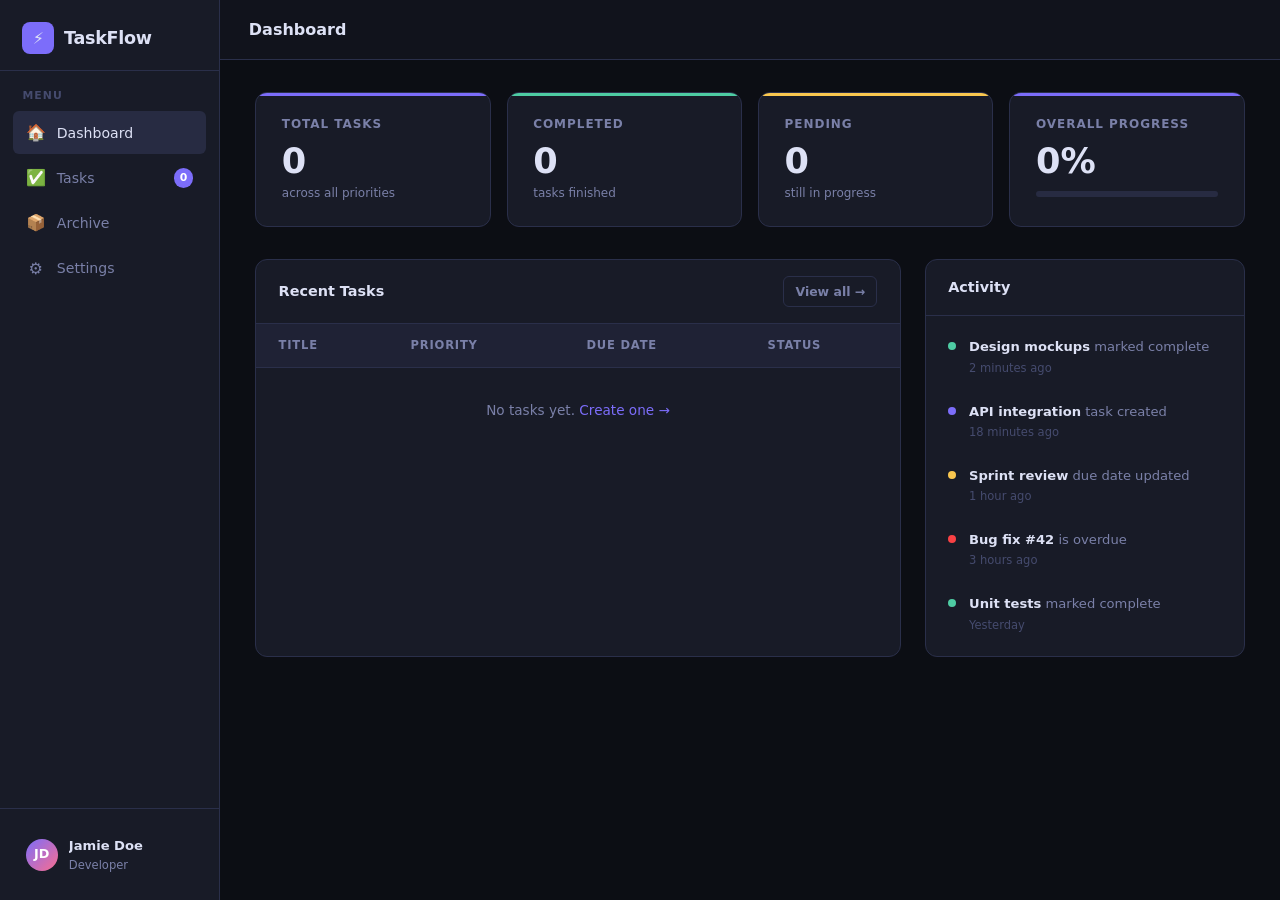
==== index.html @ 8139d931 "." ====
<!DOCTYPE html>
<html lang="en">
<head>
  <meta charset="UTF-8" />
  <!-- FIX 1: viewport meta tag added -->
  <meta name="viewport" content="width=device-width, initial-scale=1.0" />
  <title>TaskFlow – Dashboard</title>
  <link rel="stylesheet" href="css/style.css" />
  <link rel="stylesheet" href="css/pages.css" />
</head>
<body>
<div class="sidebar-overlay" id="sidebar-overlay"></div>
<div class="shell">

  <!-- ===== SIDEBAR ===== -->
  <aside class="sidebar">
    <div class="sidebar-logo">
      <div class="logo-icon">⚡</div>
      <span class="logo-text">TaskFlow</span>
    </div>

    <div class="sidebar-section">
      <div class="sidebar-section-label">Menu</div>
      <!-- FIX 2: .html extension added to all nav hrefs -->
      <a href="index.html" class="nav-item active">
        <span class="nav-icon">🏠</span> Dashboard
      </a>
      <a href="tasks.html" class="nav-item">
        <span class="nav-icon">✅</span> Tasks
        <span class="nav-badge" id="sidebar-task-count">0</span>
      </a>
      <a href="archive.html" class="nav-item">
        <span class="nav-icon">📦</span> Archive
      </a>
      <a href="settings.html" class="nav-item">
        <span class="nav-icon">⚙️</span> Settings
      </a>
    </div>

    <div class="sidebar-footer">
      <div class="user-card">
        <div class="avatar">JD</div>
        <div class="user-info">
          <div class="user-name">Jamie Doe</div>
          <div class="user-role">Developer</div>
        </div>
      </div>
    </div>
  </aside>

  <!-- ===== CONTENT ===== -->
  <div class="content">

    <!-- Top Bar -->
    <header class="topbar">
      <!-- FIX 13: hamburger toggle for mobile sidebar -->
      <button class="sidebar-toggle" id="sidebar-toggle">☰</button>
      <h1 class="topbar-title">Dashboard</h1>
    </header>

    <!-- Page Body -->
    <main class="page-body">

      <!-- Stat Cards -->
      <div class="stats-grid">
        <div class="stat-card">
          <div class="stat-label">Total Tasks</div>
          <div class="stat-value" id="dash-total">0</div>
          <div class="stat-sub">across all priorities</div>
        </div>
        <div class="stat-card green">
          <div class="stat-label">Completed</div>
          <div class="stat-value" id="dash-done">0</div>
          <div class="stat-sub">tasks finished</div>
        </div>
        <div class="stat-card yellow">
          <div class="stat-label">Pending</div>
          <div class="stat-value" id="dash-pending">0</div>
          <div class="stat-sub">still in progress</div>
        </div>
        <div class="stat-card">
          <div class="stat-label">Overall Progress</div>
          <div class="stat-value" id="dash-pct">0%</div>
          <!-- FIX 3: progress-fill element added so the JS can update bar width -->
          <div class="progress-wrap">
            <div class="progress-fill"></div>
          </div>
        </div>
      </div>

      <!-- Dashboard Grid -->
      <div class="dashboard-grid">

        <!-- Recent Tasks Table -->
        <div class="card">
          <div class="card-header">
            <span class="card-title">Recent Tasks</span>
            <a href="tasks.html" class="btn btn-ghost" style="font-size:0.78rem;padding:0.3rem 0.7rem;">View all →</a>
          </div>
          <table class="table">
            <thead>
              <tr>
                <th>Title</th>
                <th>Priority</th>
                <th>Due Date</th>
                <th>Status</th>
              </tr>
            </thead>
            <tbody id="recent-tasks-body">
              <tr>
                <td colspan="4" style="text-align:center;color:var(--text-muted);padding:2rem;">
                  No tasks yet. <a href="tasks.html" style="color:var(--accent)">Create one →</a>
                </td>
              </tr>
            </tbody>
          </table>
        </div>

        <!-- Activity Feed -->
        <div class="card">
          <div class="card-header">
            <span class="card-title">Activity</span>
          </div>
          <div class="activity-feed">
            <div class="activity-item">
              <div class="activity-dot green"></div>
              <div>
                <div class="activity-text"><strong>Design mockups</strong> marked complete</div>
                <div class="activity-time">2 minutes ago</div>
              </div>
            </div>
            <div class="activity-item">
              <div class="activity-dot"></div>
              <div>
                <div class="activity-text"><strong>API integration</strong> task created</div>
                <div class="activity-time">18 minutes ago</div>
              </div>
            </div>
            <div class="activity-item">
              <div class="activity-dot yellow"></div>
              <div>
                <div class="activity-text"><strong>Sprint review</strong> due date updated</div>
                <div class="activity-time">1 hour ago</div>
              </div>
            </div>
            <div class="activity-item">
              <div class="activity-dot red"></div>
              <div>
                <div class="activity-text"><strong>Bug fix #42</strong> is overdue</div>
                <div class="activity-time">3 hours ago</div>
              </div>
            </div>
            <div class="activity-item">
              <div class="activity-dot green"></div>
              <div>
                <div class="activity-text"><strong>Unit tests</strong> marked complete</div>
                <div class="activity-time">Yesterday</div>
              </div>
            </div>
          </div>
        </div>

      </div><!-- /dashboard-grid -->

    </main>
  </div>
</div>

<div class="toast-container"></div>

<script src="js/app.js"></script>
<script src="js/ui.js"></script>
<script>
  const count = loadTasks().filter(t => !t.archived && !t.done).length;
  const badge = document.getElementById('sidebar-task-count');
  if (badge) badge.textContent = count;
</script>
</body>
</html>
---- css/style.css ----
/* =====================================================
   TASKFLOW — Global Stylesheet
   ===================================================== */

/* ===== RESET ===== */
*, *::before, *::after {
  box-sizing: border-box;
  margin: 0;
  padding: 0;
}

/* ===== DESIGN TOKENS ===== */
:root {
  --bg:          #0c0e14;
  --bg2:         #11131c;
  --surface:     #181b27;
  --surface2:    #1f2235;
  --surface3:    #272b42;
  --border:      #2a2f4a;
  --accent:      #7c6dfa;
  --accent-dim:  #5a4fd4;
  --accent2:     #fa6d8f;
  --success:     #4ecca3;
  --warn:        #f9c74f;
  --danger:      #f94144;
  --text:        #dde1f5;
  --text-muted:  #7a80a8;
  --text-faint:  #454b6e;
  --radius-sm:   6px;
  --radius:      12px;
  --radius-lg:   18px;
  --shadow-sm:   0 2px 8px rgba(0,0,0,0.35);
  --shadow:      0 4px 20px rgba(0,0,0,0.5);
  --shadow-lg:   0 8px 40px rgba(0,0,0,0.65);
  --sidebar-w:   220px;
  --header-h:    60px;
}

/* ===== BASE ===== */
body {
  background: var(--bg);
  color: var(--text);
  min-height: 100vh;
  line-height: 1.6;
  /* FIX 7: font-family now properly declared on body */
  font-family: 'DM Sans', system-ui, sans-serif;
}

a { color: inherit; text-decoration: none; }
button { cursor: pointer; font-family: inherit; }
input, textarea, select { font-family: inherit; }

/* ===== LAYOUT SHELL ===== */
.shell {
  display: flex;
  min-height: 100vh;
}

/* ===== SIDEBAR ===== */
.sidebar {
  width: var(--sidebar-w);
  background: var(--surface);
  border-right: 1px solid var(--border);
  display: flex;
  flex-direction: column;
  position: fixed;
  top: 0;
  left: 0;
  height: 100vh;
  z-index: 50;
  /* FIX 10: changed from "scroll" (always visible) to "auto" (only when needed) */
  overflow-y: auto;
}

.sidebar-logo {
  padding: 1.4rem 1.4rem 1rem;
  display: flex;
  align-items: center;
  gap: 0.6rem;
  border-bottom: 1px solid var(--border);
}

.logo-icon {
  width: 32px;
  height: 32px;
  background: var(--accent);
  border-radius: 8px;
  display: flex;
  align-items: center;
  justify-content: center;
  font-size: 1rem;
  flex-shrink: 0;
}

.logo-text {
  font-size: 1.1rem;
  font-weight: 800;
  color: var(--text);
  letter-spacing: -0.3px;
}

.sidebar-section {
  padding: 1rem 0.8rem 0.4rem;
}

.sidebar-section-label {
  font-size: 0.68rem;
  font-weight: 700;
  color: var(--text-faint);
  text-transform: uppercase;
  letter-spacing: 0.1em;
  padding: 0 0.6rem;
  margin-bottom: 0.4rem;
}

.nav-item {
  display: flex;
  align-items: center;
  gap: 0.7rem;
  padding: 0.55rem 0.8rem;
  border-radius: var(--radius-sm);
  color: var(--text-muted);
  font-size: 0.88rem;
  font-weight: 500;
  transition: all 0.15s;
  margin-bottom: 2px;
}

.nav-item:hover {
  background: var(--surface2);
  color: var(--text);
}

.nav-item.active {
  background: var(--surface3);
  color: var(--text);
}

.nav-item .nav-icon { font-size: 1rem; width: 20px; text-align: center; }

.nav-badge {
  margin-left: auto;
  background: var(--accent);
  color: #fff;
  font-size: 0.68rem;
  font-weight: 700;
  padding: 1px 6px;
  border-radius: 99px;
}

.sidebar-footer {
  margin-top: auto;
  padding: 1rem 0.8rem;
  border-top: 1px solid var(--border);
}

.user-card {
  display: flex;
  align-items: center;
  gap: 0.7rem;
  padding: 0.6rem 0.8rem;
  border-radius: var(--radius-sm);
  transition: background 0.15s;
}

.user-card:hover { background: var(--surface2); }

.avatar {
  width: 32px;
  height: 32px;
  border-radius: 50%;
  background: linear-gradient(135deg, var(--accent), var(--accent2));
  display: flex;
  align-items: center;
  justify-content: center;
  font-size: 0.8rem;
  font-weight: 700;
  color: #fff;
  flex-shrink: 0;
}

.user-info { overflow: hidden; }
.user-name { font-size: 0.82rem; font-weight: 600; }
.user-role { font-size: 0.72rem; color: var(--text-muted); }

/* ===== MAIN CONTENT ===== */
.content {
  margin-left: var(--sidebar-w);
  flex: 1;
  display: flex;
  flex-direction: column;
  min-height: 100vh;
}

/* ===== TOP BAR ===== */
.topbar {
  height: var(--header-h);
  background: var(--bg2);
  border-bottom: 1px solid var(--border);
  display: flex;
  align-items: center;
  /* FIX 8: padding now applied symmetrically on both sides */
  padding: 0 1.8rem;
  gap: 1rem;
  position: sticky;
  top: 0;
  z-index: 40;
}

.topbar-title {
  font-size: 1rem;
  font-weight: 700;
  color: var(--text);
  flex: 1;
}

.topbar-actions {
  display: flex;
  align-items: center;
  gap: 0.6rem;
}

/* ===== BUTTONS ===== */
.btn {
  display: inline-flex;
  align-items: center;
  gap: 0.4rem;
  border: none;
  border-radius: var(--radius-sm);
  padding: 0.5rem 1rem;
  font-size: 0.85rem;
  font-weight: 600;
  transition: all 0.15s;
}

.btn-primary {
  background: var(--accent);
  color: #fff;
}

.btn-primary:hover { background: var(--accent-dim); }

.btn-ghost {
  background: transparent;
  color: var(--text-muted);
  border: 1px solid var(--border);
}

.btn-ghost:hover { background: var(--surface2); color: var(--text); }

.btn-danger {
  background: var(--danger);
  color: #fff;
}

.btn-danger:hover { opacity: 0.85; }

.btn-success {
  background: var(--success);
  color: #000;
}

.btn-success:hover { opacity: 0.85; }

/* ===== PAGE BODY ===== */
.page-body {
  padding: 2rem 2.2rem;
  flex: 1;
}

/* ===== STAT CARDS ===== */
.stats-grid {
  display: grid;
  /* FIX 9: changed from fixed px widths to fluid fr units */
  grid-template-columns: repeat(4, 1fr);
  gap: 1rem;
  margin-bottom: 2rem;
}

.stat-card {
  background: var(--surface);
  border-radius: var(--radius);
  padding: 1.4rem 1.6rem;
  border: 1px solid var(--border);
  position: relative;
  overflow: hidden;
}

.stat-card::before {
  content: '';
  position: absolute;
  top: 0; left: 0; right: 0;
  height: 3px;
  background: var(--accent);
}

.stat-card.green::before  { background: var(--success); }
.stat-card.yellow::before { background: var(--warn); }
.stat-card.red::before    { background: var(--danger); }

.stat-label {
  font-size: 0.75rem;
  font-weight: 600;
  color: var(--text-muted);
  text-transform: uppercase;
  letter-spacing: 0.08em;
  margin-bottom: 0.5rem;
}

.stat-value {
  font-size: 2.2rem;
  font-weight: 800;
  color: var(--text);
  line-height: 1;
}

.stat-sub {
  font-size: 0.75rem;
  color: var(--text-muted);
  margin-top: 0.4rem;
}

/* ===== PROGRESS BAR ===== */
.progress-wrap {
  background: var(--surface3);
  border-radius: 99px;
  height: 6px;
  overflow: hidden;
  margin-top: 0.8rem;
}

.progress-fill {
  height: 100%;
  background: linear-gradient(90deg, var(--accent), var(--accent2));
  border-radius: 99px;
  transition: width 0.5s ease;
  width: 0%;
}

/* ===== SECTION HEADER ===== */
.section-header {
  display: flex;
  align-items: center;
  justify-content: space-between;
  margin-bottom: 1.2rem;
}

.section-title {
  font-size: 0.95rem;
  font-weight: 700;
  color: var(--text);
}

/* ===== MODAL ===== */
.overlay {
  display: none;
  position: fixed;
  inset: 0;
  background: rgba(0,0,0,0.65);
  z-index: 200;
}

.modal {
  display: none;
  position: fixed;
  top: 50%;
  left: 50%;
  /* FIX 12: translate on both axes to properly centre the modal */
  transform: translate(-50%, -50%);
  background: var(--surface);
  border: 1px solid var(--border);
  border-radius: var(--radius-lg);
  padding: 2rem;
  width: 90%;
  max-width: 500px;
  z-index: 300;
  box-shadow: var(--shadow-lg);
}

.overlay.open, .modal.open { display: block; }

.modal-header {
  display: flex;
  align-items: center;
  justify-content: space-between;
  margin-bottom: 1.4rem;
}

.modal-title {
  font-size: 1.15rem;
  font-weight: 800;
}

.modal-close {
  background: var(--surface2);
  border: none;
  color: var(--text-muted);
  width: 28px;
  height: 28px;
  border-radius: 50%;
  font-size: 1rem;
  display: flex;
  align-items: center;
  justify-content: center;
  transition: all 0.15s;
}

.modal-close:hover { background: var(--surface3); color: var(--text); }

/* ===== FORM ELEMENTS ===== */
.form-group { margin-bottom: 1rem; }

.form-label {
  display: block;
  font-size: 0.78rem;
  font-weight: 700;
  color: var(--text-muted);
  text-transform: uppercase;
  letter-spacing: 0.06em;
  margin-bottom: 0.4rem;
}

.form-label .req { color: var(--accent2); }

.form-control {
  width: 100%;
  background: var(--surface2);
  border: 1px solid var(--border);
  color: var(--text);
  padding: 0.6rem 0.9rem;
  border-radius: var(--radius-sm);
  font-size: 0.9rem;
  outline: none;
  transition: border-color 0.2s;
  appearance: none;
}

.form-control:focus { border-color: var(--accent); }

textarea.form-control {
  resize: vertical;
  min-height: 80px;
}

.modal-footer {
  display: flex;
  justify-content: flex-end;
  gap: 0.7rem;
  margin-top: 1.4rem;
}

/* ===== EMPTY STATE ===== */
.empty-state {
  text-align: center;
  padding: 3rem 1rem;
  color: var(--text-muted);
}

.empty-state-icon { font-size: 2.5rem; margin-bottom: 0.8rem; }
.empty-state-text { font-size: 0.9rem; }

/* ===== TOAST ===== */
.toast-container {
  position: fixed;
  bottom: 1.5rem;
  right: 1.5rem;
  z-index: 999;
  display: flex;
  flex-direction: column;
  gap: 0.5rem;
}

.toast {
  background: var(--surface3);
  border: 1px solid var(--border);
  border-radius: var(--radius-sm);
  padding: 0.75rem 1.2rem;
  font-size: 0.85rem;
  color: var(--text);
  box-shadow: var(--shadow);
  animation: slideIn 0.25s ease;
}

@keyframes slideIn {
  from { opacity: 0; transform: translateY(12px); }
  to   { opacity: 1; transform: translateY(0); }
}

/* ===== MOBILE SIDEBAR TOGGLE ===== */
.sidebar-toggle {
  display: none;
  background: var(--surface2);
  border: 1px solid var(--border);
  color: var(--text);
  width: 36px;
  height: 36px;
  border-radius: var(--radius-sm);
  font-size: 1.1rem;
  align-items: center;
  justify-content: center;
  cursor: pointer;
  flex-shrink: 0;
}

/* ===== RESPONSIVE ===== */
@media (max-width: 900px) {
  .stats-grid { grid-template-columns: repeat(2, 1fr); }
}

@media (max-width: 768px) {
  /* FIX 13: sidebar slides in/out via JS toggle rather than being removed */
  .sidebar {
    transform: translateX(-100%);
    transition: transform 0.25s ease;
  }
  .sidebar.open {
    transform: translateX(0);
  }
  .content { margin-left: 0; }
  .stats-grid { grid-template-columns: repeat(2, 1fr); }
  .page-body { padding: 1.2rem; }
  .sidebar-toggle { display: flex; }
  .sidebar-overlay {
    display: none;
    position: fixed;
    inset: 0;
    background: rgba(0,0,0,0.5);
    z-index: 49;
  }
  .sidebar-overlay.open { display: block; }
}
---- css/pages.css ----
/* =====================================================
   TASKFLOW — Page-Specific Styles
   ===================================================== */

/* ===================================================
   DASHBOARD (index.html)
   =================================================== */

.dashboard-grid {
  display: grid;
  grid-template-columns: 1fr 320px;
  gap: 1.5rem;
}

@media (max-width: 1024px) {
  .dashboard-grid { grid-template-columns: 1fr; }
}

/* Recent tasks table */
.card {
  background: var(--surface);
  border: 1px solid var(--border);
  border-radius: var(--radius);
  overflow: hidden;
}

.card-header {
  display: flex;
  align-items: center;
  justify-content: space-between;
  padding: 1rem 1.4rem;
  border-bottom: 1px solid var(--border);
}

.card-title {
  font-size: 0.9rem;
  font-weight: 700;
}

.table {
  width: 100%;
  border-collapse: collapse;
}

.table th {
  font-size: 0.72rem;
  font-weight: 700;
  color: var(--text-muted);
  text-transform: uppercase;
  letter-spacing: 0.07em;
  padding: 0.75rem 1.4rem;
  text-align: left;
  border-bottom: 1px solid var(--border);
  background: var(--surface2);
}

.table td {
  padding: 0.85rem 1.4rem;
  font-size: 0.85rem;
  border-bottom: 1px solid var(--border);
  vertical-align: middle;
}

.table tr:last-child td { border-bottom: none; }
.table tr:hover td { background: var(--surface2); }

/* Priority pill */
.pill {
  display: inline-block;
  padding: 2px 10px;
  border-radius: 99px;
  font-size: 0.72rem;
  font-weight: 700;
}

.pill-high   { background: rgba(249,65,68,0.18);   color: var(--danger); }
.pill-medium { background: rgba(249,199,79,0.18);  color: var(--warn); }
.pill-low    { background: rgba(78,204,163,0.18);  color: var(--success); }
.pill-done   { background: rgba(122,128,168,0.15); color: var(--text-muted); }

/* Activity feed */
.activity-feed { padding: 0.6rem 0; }

.activity-item {
  display: flex;
  gap: 0.8rem;
  align-items: flex-start;
  padding: 0.75rem 1.4rem;
}

.activity-dot {
  width: 8px;
  height: 8px;
  border-radius: 50%;
  background: var(--accent);
  margin-top: 5px;
  flex-shrink: 0;
}

.activity-dot.green  { background: var(--success); }
.activity-dot.red    { background: var(--danger); }
.activity-dot.yellow { background: var(--warn); }

.activity-text {
  font-size: 0.82rem;
  color: var(--text-muted);
  line-height: 1.5;
}

.activity-text strong { color: var(--text); font-weight: 600; }
.activity-time { font-size: 0.72rem; color: var(--text-faint); margin-top: 2px; }

/* ===================================================
   TASKS PAGE (tasks.html)
   =================================================== */

.tasks-controls {
  display: flex;
  align-items: center;
  gap: 0.8rem;
  margin-bottom: 1.5rem;
  /* FIX 10b: flex-wrap added so controls wrap gracefully on narrow screens */
  flex-wrap: wrap;
}

.search-box {
  flex: 1;
  max-width: 320px;
  background: var(--surface);
  border: 1px solid var(--border);
  color: var(--text);
  padding: 0.55rem 1rem;
  border-radius: var(--radius-sm);
  font-size: 0.88rem;
  outline: none;
  transition: border-color 0.2s;
}

.search-box:focus { border-color: var(--accent); }

.filter-group {
  display: flex;
  gap: 0.4rem;
}

.filter-pill {
  background: var(--surface);
  border: 1px solid var(--border);
  color: var(--text-muted);
  padding: 0.45rem 0.9rem;
  border-radius: 99px;
  font-size: 0.8rem;
  font-weight: 600;
  cursor: pointer;
  transition: all 0.15s;
}

.filter-pill:hover  { border-color: var(--accent); color: var(--text); }
.filter-pill.active { background: var(--accent); border-color: var(--accent); color: #fff; }

/* Kanban board */
.board {
  display: grid;
  grid-template-columns: repeat(3, 1fr);
  gap: 1.2rem;
  align-items: start;
}

/* FIX 4: .task-col class added; column wrappers now have proper styling */
.task-col {
  border-radius: var(--radius-sm);
  overflow: hidden;
}

.col-header {
  display: flex;
  align-items: center;
  justify-content: space-between;
  padding: 0.9rem 1rem;
  border-radius: var(--radius-sm) var(--radius-sm) 0 0;
  border-bottom: 2px solid var(--border);
  background: var(--surface2);
}

.col-header-left {
  display: flex;
  align-items: center;
  gap: 0.5rem;
  font-size: 0.85rem;
  font-weight: 700;
}

.col-dot {
  width: 10px;
  height: 10px;
  border-radius: 50%;
}

.col-dot.high   { background: var(--danger); }
.col-dot.medium { background: var(--warn); }
.col-dot.low    { background: var(--success); }

.col-count {
  font-size: 0.72rem;
  font-weight: 700;
  background: var(--surface3);
  color: var(--text-muted);
  padding: 1px 7px;
  border-radius: 99px;
}

.col-body {
  background: var(--surface);
  border: 1px solid var(--border);
  border-top: none;
  border-radius: 0 0 var(--radius-sm) var(--radius-sm);
  padding: 0.8rem;
  min-height: 200px;
  display: flex;
  flex-direction: column;
  gap: 0.7rem;
}

/* Task card */
.task-card {
  background: var(--bg2);
  border: 1px solid var(--border);
  border-radius: var(--radius-sm);
  padding: 0.9rem 1rem;
  /* FIX 11: border-left added as base; colour set by priority modifier classes below */
  border-left: 3px solid transparent;
  transition: box-shadow 0.15s, transform 0.15s;
}

/* FIX 11 (cont): priority colour applied via class set in buildCard() */
.task-card.priority-high   { border-left-color: var(--danger); }
.task-card.priority-medium { border-left-color: var(--warn); }
.task-card.priority-low    { border-left-color: var(--success); }

.task-card:hover {
  box-shadow: var(--shadow);
  transform: translateY(-1px);
}

.task-card.done { opacity: 0.45; }

.task-card-title {
  font-size: 0.88rem;
  font-weight: 600;
  margin-bottom: 0.35rem;
  /* FIX 11b: overflow and white-space added so ellipsis actually fires */
  overflow: hidden;
  white-space: nowrap;
  text-overflow: ellipsis;
}

.task-card-desc {
  font-size: 0.78rem;
  color: var(--text-muted);
  margin-bottom: 0.6rem;
  display: -webkit-box;
  -webkit-line-clamp: 2;
  -webkit-box-orient: vertical;
  overflow: hidden;
}

.task-card-footer {
  display: flex;
  align-items: center;
  justify-content: space-between;
  font-size: 0.72rem;
  color: var(--text-faint);
}

.task-card-actions {
  display: flex;
  gap: 0.4rem;
  margin-top: 0.6rem;
}

.icon-btn {
  background: var(--surface2);
  border: none;
  color: var(--text-muted);
  padding: 0.3rem 0.6rem;
  border-radius: 4px;
  font-size: 0.75rem;
  font-weight: 600;
  transition: all 0.15s;
  flex: 1;
}

.icon-btn:hover         { background: var(--surface3); color: var(--text); }
.icon-btn.danger:hover  { background: rgba(249,65,68,0.2);  color: var(--danger); }
.icon-btn.success:hover { background: rgba(78,204,163,0.2); color: var(--success); }

@media (max-width: 768px) {
  .board { grid-template-columns: 1fr; }
}

/* ===================================================
   ARCHIVE PAGE (archive.html)
   =================================================== */

.archive-table-wrap {
  background: var(--surface);
  border: 1px solid var(--border);
  border-radius: var(--radius);
  overflow: hidden;
}

.archive-search-bar {
  display: flex;
  gap: 0.8rem;
  align-items: center;
  padding: 1rem 1.4rem;
  border-bottom: 1px solid var(--border);
}

.restore-btn {
  font-size: 0.75rem;
  padding: 0.25rem 0.65rem;
}

/* ===================================================
   SETTINGS PAGE (settings.html)
   =================================================== */

.settings-layout {
  display: grid;
  grid-template-columns: 200px 1fr;
  gap: 1.5rem;
  align-items: start;
}

@media (max-width: 768px) {
  .settings-layout { grid-template-columns: 1fr; }
}

.settings-nav {
  background: var(--surface);
  border: 1px solid var(--border);
  border-radius: var(--radius);
  padding: 0.5rem;
  position: sticky;
  top: calc(var(--header-h) + 1rem);
}

.settings-nav-item {
  display: block;
  padding: 0.55rem 0.9rem;
  border-radius: var(--radius-sm);
  font-size: 0.85rem;
  color: var(--text-muted);
  font-weight: 500;
  transition: all 0.15s;
  cursor: pointer;
}

.settings-nav-item:hover  { background: var(--surface2); color: var(--text); }
.settings-nav-item.active { background: var(--surface3); color: var(--text); }

.settings-panel {
  display: flex;
  flex-direction: column;
  gap: 1rem;
}

.settings-card {
  background: var(--surface);
  border: 1px solid var(--border);
  border-radius: var(--radius);
  overflow: hidden;
}

.settings-card-header {
  padding: 1rem 1.4rem;
  border-bottom: 1px solid var(--border);
  background: var(--surface2);
}

.settings-card-title {
  font-size: 0.9rem;
  font-weight: 700;
}

.settings-card-body { padding: 1.4rem; }

.settings-row {
  display: flex;
  align-items: center;
  justify-content: space-between;
  padding: 0.8rem 0;
  border-bottom: 1px solid var(--border);
}

.settings-row:last-child { border-bottom: none; }

.settings-row-label { font-size: 0.88rem; font-weight: 600; }
.settings-row-sub   { font-size: 0.78rem; color: var(--text-muted); margin-top: 2px; }

/* Toggle switch */
.toggle {
  position: relative;
  width: 40px;
  height: 22px;
  flex-shrink: 0;
}

.toggle input { opacity: 0; width: 0; height: 0; }

.toggle-slider {
  position: absolute;
  inset: 0;
  background: var(--surface3);
  border-radius: 99px;
  cursor: pointer;
  transition: background 0.2s;
}

.toggle-slider::before {
  content: '';
  position: absolute;
  width: 16px;
  height: 16px;
  left: 3px;
  top: 3px;
  background: #fff;
  border-radius: 50%;
  transition: transform 0.2s;
}

.toggle input:checked + .toggle-slider { background: var(--accent); }
.toggle input:checked + .toggle-slider::before { transform: translateX(18px); }

/* Danger zone */
.danger-zone {
  border-color: rgba(249,65,68,0.35) !important;
}

.danger-zone .settings-card-header {
  background: rgba(249,65,68,0.08);
  border-bottom-color: rgba(249,65,68,0.25);
}
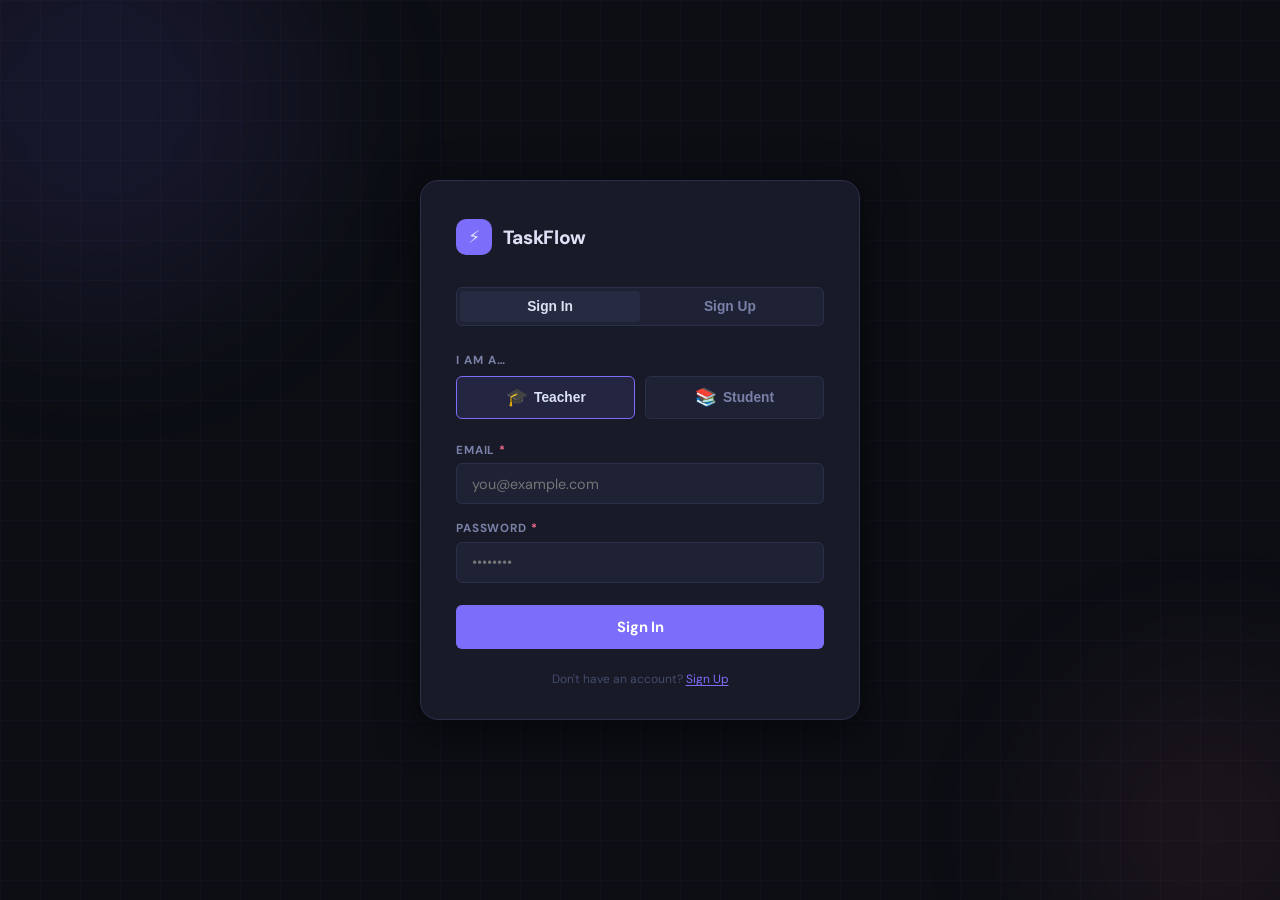
==== commit 722a796f: "Task 1" ====
--- a/index.html
+++ b/index.html
@@ -1,179 +1,209 @@
 <!DOCTYPE html>
 <html lang="en">
+
 <head>
   <meta charset="UTF-8" />
-  <!-- FIX 1: viewport meta tag added -->
   <meta name="viewport" content="width=device-width, initial-scale=1.0" />
   <title>TaskFlow – Dashboard</title>
   <link rel="stylesheet" href="css/style.css" />
   <link rel="stylesheet" href="css/pages.css" />
 </head>
+
 <body>
-<div class="sidebar-overlay" id="sidebar-overlay"></div>
-<div class="shell">
-
-  <!-- ===== SIDEBAR ===== -->
-  <aside class="sidebar">
-    <div class="sidebar-logo">
-      <div class="logo-icon">⚡</div>
-      <span class="logo-text">TaskFlow</span>
+  <!-- L7: Session guard — runs BEFORE body renders to prevent flash -->
+  <script src="js/auth.js"></script>
+  <script>
+    // L7 — redirect to login if no active session
+    requireAuth('teacher');
+  </script>
+
+  <div class="sidebar-overlay" id="sidebar-overlay"></div>
+  <div class="shell">
+
+    <!-- ===== SIDEBAR ===== -->
+    <aside class="sidebar">
+      <div class="sidebar-logo">
+        <div class="logo-icon">⚡</div>
+        <span class="logo-text">TaskFlow</span>
+      </div>
+
+      <div class="sidebar-section">
+        <div class="sidebar-section-label">Menu</div>
+        <a href="index.html" class="nav-item active">
+          <span class="nav-icon">🏠</span> Dashboard
+        </a>
+        <a href="tasks.html" class="nav-item">
+          <span class="nav-icon">✅</span> Tasks
+          <span class="nav-badge" id="sidebar-task-count">0</span>
+        </a>
+        <a href="archive.html" class="nav-item">
+          <span class="nav-icon">📦</span> Archive
+        </a>
+        <a href="settings.html" class="nav-item">
+          <span class="nav-icon">⚙️</span> Settings
+        </a>
+      </div>
+
+      <div class="sidebar-footer">
+        <div class="user-card">
+          <div class="avatar" id="user-avatar">JD</div>
+          <div class="user-info">
+            <div class="user-name" id="user-name">—</div>
+            <div class="user-role" id="user-role">Teacher</div>
+          </div>
+        </div>
+        <!-- L8 — Sign Out button -->
+        <button class="btn btn-ghost" data-signout style="width:100%;margin-top:0.5rem;justify-content:center;">
+          🚪 Sign Out
+        </button>
+      </div>
+    </aside>
+
+    <!-- ===== CONTENT ===== -->
+    <div class="content">
+
+      <!-- Top Bar -->
+      <header class="topbar">
+        <button class="sidebar-toggle" id="sidebar-toggle">☰</button>
+        <h1 class="topbar-title">Dashboard</h1>
+        <!-- L8 — Sign Out also in topbar for easy access -->
+        <div class="topbar-actions">
+          <button class="btn btn-ghost" data-signout style="font-size:0.8rem;padding:0.3rem 0.8rem;">
+            Sign Out
+          </button>
+        </div>
+      </header>
+
+      <!-- Page Body -->
+      <main class="page-body">
+
+        <!-- Stat Cards -->
+        <div class="stats-grid">
+          <div class="stat-card">
+            <div class="stat-label">Total Tasks</div>
+            <div class="stat-value" id="dash-total">0</div>
+            <div class="stat-sub">across all priorities</div>
+          </div>
+          <div class="stat-card green">
+            <div class="stat-label">Completed</div>
+            <div class="stat-value" id="dash-done">0</div>
+            <div class="stat-sub">tasks finished</div>
+          </div>
+          <div class="stat-card yellow">
+            <div class="stat-label">Pending</div>
+            <div class="stat-value" id="dash-pending">0</div>
+            <div class="stat-sub">still in progress</div>
+          </div>
+          <div class="stat-card">
+            <div class="stat-label">Overall Progress</div>
+            <div class="stat-value" id="dash-pct">0%</div>
+            <div class="progress-wrap">
+              <div class="progress-fill"></div>
+            </div>
+          </div>
+        </div>
+
+        <!-- Dashboard Grid -->
+        <div class="dashboard-grid">
+
+          <!-- Recent Tasks Table -->
+          <div class="card">
+            <div class="card-header">
+              <span class="card-title">Recent Tasks</span>
+              <a href="tasks.html" class="btn btn-ghost" style="font-size:0.78rem;padding:0.3rem 0.7rem;">View all →</a>
+            </div>
+            <table class="table">
+              <thead>
+                <tr>
+                  <th>Title</th>
+                  <th>Priority</th>
+                  <th>Due Date</th>
+                  <th>Status</th>
+                </tr>
+              </thead>
+              <tbody id="recent-tasks-body">
+                <tr>
+                  <td colspan="4" style="text-align:center;color:var(--text-muted);padding:2rem;">
+                    No tasks yet. <a href="tasks.html" style="color:var(--accent)">Create one →</a>
+                  </td>
+                </tr>
+              </tbody>
+            </table>
+          </div>
+
+          <!-- Activity Feed -->
+          <div class="card">
+            <div class="card-header">
+              <span class="card-title">Activity</span>
+            </div>
+            <div class="activity-feed">
+              <div class="activity-item">
+                <div class="activity-dot green"></div>
+                <div>
+                  <div class="activity-text"><strong>Design mockups</strong> marked complete</div>
+                  <div class="activity-time">2 minutes ago</div>
+                </div>
+              </div>
+              <div class="activity-item">
+                <div class="activity-dot"></div>
+                <div>
+                  <div class="activity-text"><strong>API integration</strong> task created</div>
+                  <div class="activity-time">18 minutes ago</div>
+                </div>
+              </div>
+              <div class="activity-item">
+                <div class="activity-dot yellow"></div>
+                <div>
+                  <div class="activity-text"><strong>Sprint review</strong> due date updated</div>
+                  <div class="activity-time">1 hour ago</div>
+                </div>
+              </div>
+              <div class="activity-item">
+                <div class="activity-dot red"></div>
+                <div>
+                  <div class="activity-text"><strong>Bug fix #42</strong> is overdue</div>
+                  <div class="activity-time">3 hours ago</div>
+                </div>
+              </div>
+              <div class="activity-item">
+                <div class="activity-dot green"></div>
+                <div>
+                  <div class="activity-text"><strong>Unit tests</strong> marked complete</div>
+                  <div class="activity-time">Yesterday</div>
+                </div>
+              </div>
+            </div>
+          </div>
+
+        </div><!-- /dashboard-grid -->
+
+      </main>
     </div>
-
-    <div class="sidebar-section">
-      <div class="sidebar-section-label">Menu</div>
-      <!-- FIX 2: .html extension added to all nav hrefs -->
-      <a href="index.html" class="nav-item active">
-        <span class="nav-icon">🏠</span> Dashboard
-      </a>
-      <a href="tasks.html" class="nav-item">
-        <span class="nav-icon">✅</span> Tasks
-        <span class="nav-badge" id="sidebar-task-count">0</span>
-      </a>
-      <a href="archive.html" class="nav-item">
-        <span class="nav-icon">📦</span> Archive
-      </a>
-      <a href="settings.html" class="nav-item">
-        <span class="nav-icon">⚙️</span> Settings
-      </a>
-    </div>
-
-    <div class="sidebar-footer">
-      <div class="user-card">
-        <div class="avatar">JD</div>
-        <div class="user-info">
-          <div class="user-name">Jamie Doe</div>
-          <div class="user-role">Developer</div>
-        </div>
-      </div>
-    </div>
-  </aside>
-
-  <!-- ===== CONTENT ===== -->
-  <div class="content">
-
-    <!-- Top Bar -->
-    <header class="topbar">
-      <!-- FIX 13: hamburger toggle for mobile sidebar -->
-      <button class="sidebar-toggle" id="sidebar-toggle">☰</button>
-      <h1 class="topbar-title">Dashboard</h1>
-    </header>
-
-    <!-- Page Body -->
-    <main class="page-body">
-
-      <!-- Stat Cards -->
-      <div class="stats-grid">
-        <div class="stat-card">
-          <div class="stat-label">Total Tasks</div>
-          <div class="stat-value" id="dash-total">0</div>
-          <div class="stat-sub">across all priorities</div>
-        </div>
-        <div class="stat-card green">
-          <div class="stat-label">Completed</div>
-          <div class="stat-value" id="dash-done">0</div>
-          <div class="stat-sub">tasks finished</div>
-        </div>
-        <div class="stat-card yellow">
-          <div class="stat-label">Pending</div>
-          <div class="stat-value" id="dash-pending">0</div>
-          <div class="stat-sub">still in progress</div>
-        </div>
-        <div class="stat-card">
-          <div class="stat-label">Overall Progress</div>
-          <div class="stat-value" id="dash-pct">0%</div>
-          <!-- FIX 3: progress-fill element added so the JS can update bar width -->
-          <div class="progress-wrap">
-            <div class="progress-fill"></div>
-          </div>
-        </div>
-      </div>
-
-      <!-- Dashboard Grid -->
-      <div class="dashboard-grid">
-
-        <!-- Recent Tasks Table -->
-        <div class="card">
-          <div class="card-header">
-            <span class="card-title">Recent Tasks</span>
-            <a href="tasks.html" class="btn btn-ghost" style="font-size:0.78rem;padding:0.3rem 0.7rem;">View all →</a>
-          </div>
-          <table class="table">
-            <thead>
-              <tr>
-                <th>Title</th>
-                <th>Priority</th>
-                <th>Due Date</th>
-                <th>Status</th>
-              </tr>
-            </thead>
-            <tbody id="recent-tasks-body">
-              <tr>
-                <td colspan="4" style="text-align:center;color:var(--text-muted);padding:2rem;">
-                  No tasks yet. <a href="tasks.html" style="color:var(--accent)">Create one →</a>
-                </td>
-              </tr>
-            </tbody>
-          </table>
-        </div>
-
-        <!-- Activity Feed -->
-        <div class="card">
-          <div class="card-header">
-            <span class="card-title">Activity</span>
-          </div>
-          <div class="activity-feed">
-            <div class="activity-item">
-              <div class="activity-dot green"></div>
-              <div>
-                <div class="activity-text"><strong>Design mockups</strong> marked complete</div>
-                <div class="activity-time">2 minutes ago</div>
-              </div>
-            </div>
-            <div class="activity-item">
-              <div class="activity-dot"></div>
-              <div>
-                <div class="activity-text"><strong>API integration</strong> task created</div>
-                <div class="activity-time">18 minutes ago</div>
-              </div>
-            </div>
-            <div class="activity-item">
-              <div class="activity-dot yellow"></div>
-              <div>
-                <div class="activity-text"><strong>Sprint review</strong> due date updated</div>
-                <div class="activity-time">1 hour ago</div>
-              </div>
-            </div>
-            <div class="activity-item">
-              <div class="activity-dot red"></div>
-              <div>
-                <div class="activity-text"><strong>Bug fix #42</strong> is overdue</div>
-                <div class="activity-time">3 hours ago</div>
-              </div>
-            </div>
-            <div class="activity-item">
-              <div class="activity-dot green"></div>
-              <div>
-                <div class="activity-text"><strong>Unit tests</strong> marked complete</div>
-                <div class="activity-time">Yesterday</div>
-              </div>
-            </div>
-          </div>
-        </div>
-
-      </div><!-- /dashboard-grid -->
-
-    </main>
   </div>
-</div>
-
-<div class="toast-container"></div>
-
-<script src="js/app.js"></script>
-<script src="js/ui.js"></script>
-<script>
-  const count = loadTasks().filter(t => !t.archived && !t.done).length;
-  const badge = document.getElementById('sidebar-task-count');
-  if (badge) badge.textContent = count;
-</script>
+
+  <div class="toast-container"></div>
+
+  <script src="js/app.js"></script>
+  <script src="js/ui.js"></script>
+  <script>
+    // Populate user info from session
+    const _session = loadSession();
+    if (_session) {
+      const initials = _session.name.split(' ').map(n => n[0]).join('').substring(0, 2).toUpperCase();
+      const avatarEl = document.getElementById('user-avatar');
+      const nameEl = document.getElementById('user-name');
+      if (avatarEl) avatarEl.textContent = initials;
+      if (nameEl) nameEl.textContent = _session.name;
+    }
+
+    // Sidebar task badge
+    const count = loadTasks().filter(t => !t.archived && !t.done).length;
+    const badge = document.getElementById('sidebar-task-count');
+    if (badge) badge.textContent = count;
+
+    // L8 — wire up all Sign Out buttons
+    initSignOut();
+  </script>
 </body>
-</html>
+
+</html>
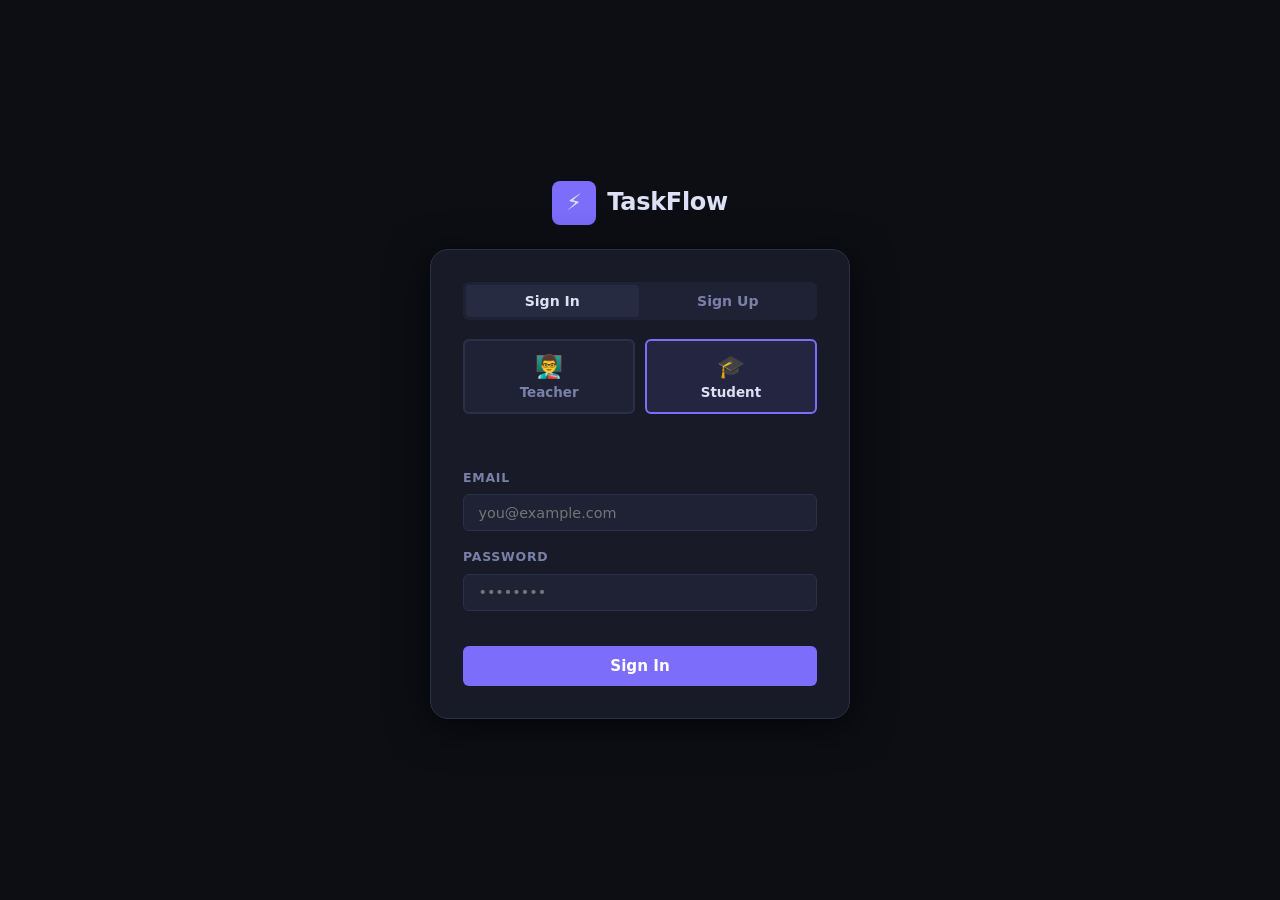
==== commit b7c3ae0e: "testing" ====
--- a/index.html
+++ b/index.html
@@ -3,207 +3,12 @@
 
 <head>
   <meta charset="UTF-8" />
-  <meta name="viewport" content="width=device-width, initial-scale=1.0" />
-  <title>TaskFlow – Dashboard</title>
-  <link rel="stylesheet" href="css/style.css" />
-  <link rel="stylesheet" href="css/pages.css" />
+  <meta http-equiv="refresh" content="0;url=login.html" />
+  <title>TaskFlow</title>
 </head>
 
 <body>
-  <!-- L7: Session guard — runs BEFORE body renders to prevent flash -->
-  <script src="js/auth.js"></script>
-  <script>
-    // L7 — redirect to login if no active session
-    requireAuth('teacher');
-  </script>
-
-  <div class="sidebar-overlay" id="sidebar-overlay"></div>
-  <div class="shell">
-
-    <!-- ===== SIDEBAR ===== -->
-    <aside class="sidebar">
-      <div class="sidebar-logo">
-        <div class="logo-icon">⚡</div>
-        <span class="logo-text">TaskFlow</span>
-      </div>
-
-      <div class="sidebar-section">
-        <div class="sidebar-section-label">Menu</div>
-        <a href="index.html" class="nav-item active">
-          <span class="nav-icon">🏠</span> Dashboard
-        </a>
-        <a href="tasks.html" class="nav-item">
-          <span class="nav-icon">✅</span> Tasks
-          <span class="nav-badge" id="sidebar-task-count">0</span>
-        </a>
-        <a href="archive.html" class="nav-item">
-          <span class="nav-icon">📦</span> Archive
-        </a>
-        <a href="settings.html" class="nav-item">
-          <span class="nav-icon">⚙️</span> Settings
-        </a>
-      </div>
-
-      <div class="sidebar-footer">
-        <div class="user-card">
-          <div class="avatar" id="user-avatar">JD</div>
-          <div class="user-info">
-            <div class="user-name" id="user-name">—</div>
-            <div class="user-role" id="user-role">Teacher</div>
-          </div>
-        </div>
-        <!-- L8 — Sign Out button -->
-        <button class="btn btn-ghost" data-signout style="width:100%;margin-top:0.5rem;justify-content:center;">
-          🚪 Sign Out
-        </button>
-      </div>
-    </aside>
-
-    <!-- ===== CONTENT ===== -->
-    <div class="content">
-
-      <!-- Top Bar -->
-      <header class="topbar">
-        <button class="sidebar-toggle" id="sidebar-toggle">☰</button>
-        <h1 class="topbar-title">Dashboard</h1>
-        <!-- L8 — Sign Out also in topbar for easy access -->
-        <div class="topbar-actions">
-          <button class="btn btn-ghost" data-signout style="font-size:0.8rem;padding:0.3rem 0.8rem;">
-            Sign Out
-          </button>
-        </div>
-      </header>
-
-      <!-- Page Body -->
-      <main class="page-body">
-
-        <!-- Stat Cards -->
-        <div class="stats-grid">
-          <div class="stat-card">
-            <div class="stat-label">Total Tasks</div>
-            <div class="stat-value" id="dash-total">0</div>
-            <div class="stat-sub">across all priorities</div>
-          </div>
-          <div class="stat-card green">
-            <div class="stat-label">Completed</div>
-            <div class="stat-value" id="dash-done">0</div>
-            <div class="stat-sub">tasks finished</div>
-          </div>
-          <div class="stat-card yellow">
-            <div class="stat-label">Pending</div>
-            <div class="stat-value" id="dash-pending">0</div>
-            <div class="stat-sub">still in progress</div>
-          </div>
-          <div class="stat-card">
-            <div class="stat-label">Overall Progress</div>
-            <div class="stat-value" id="dash-pct">0%</div>
-            <div class="progress-wrap">
-              <div class="progress-fill"></div>
-            </div>
-          </div>
-        </div>
-
-        <!-- Dashboard Grid -->
-        <div class="dashboard-grid">
-
-          <!-- Recent Tasks Table -->
-          <div class="card">
-            <div class="card-header">
-              <span class="card-title">Recent Tasks</span>
-              <a href="tasks.html" class="btn btn-ghost" style="font-size:0.78rem;padding:0.3rem 0.7rem;">View all →</a>
-            </div>
-            <table class="table">
-              <thead>
-                <tr>
-                  <th>Title</th>
-                  <th>Priority</th>
-                  <th>Due Date</th>
-                  <th>Status</th>
-                </tr>
-              </thead>
-              <tbody id="recent-tasks-body">
-                <tr>
-                  <td colspan="4" style="text-align:center;color:var(--text-muted);padding:2rem;">
-                    No tasks yet. <a href="tasks.html" style="color:var(--accent)">Create one →</a>
-                  </td>
-                </tr>
-              </tbody>
-            </table>
-          </div>
-
-          <!-- Activity Feed -->
-          <div class="card">
-            <div class="card-header">
-              <span class="card-title">Activity</span>
-            </div>
-            <div class="activity-feed">
-              <div class="activity-item">
-                <div class="activity-dot green"></div>
-                <div>
-                  <div class="activity-text"><strong>Design mockups</strong> marked complete</div>
-                  <div class="activity-time">2 minutes ago</div>
-                </div>
-              </div>
-              <div class="activity-item">
-                <div class="activity-dot"></div>
-                <div>
-                  <div class="activity-text"><strong>API integration</strong> task created</div>
-                  <div class="activity-time">18 minutes ago</div>
-                </div>
-              </div>
-              <div class="activity-item">
-                <div class="activity-dot yellow"></div>
-                <div>
-                  <div class="activity-text"><strong>Sprint review</strong> due date updated</div>
-                  <div class="activity-time">1 hour ago</div>
-                </div>
-              </div>
-              <div class="activity-item">
-                <div class="activity-dot red"></div>
-                <div>
-                  <div class="activity-text"><strong>Bug fix #42</strong> is overdue</div>
-                  <div class="activity-time">3 hours ago</div>
-                </div>
-              </div>
-              <div class="activity-item">
-                <div class="activity-dot green"></div>
-                <div>
-                  <div class="activity-text"><strong>Unit tests</strong> marked complete</div>
-                  <div class="activity-time">Yesterday</div>
-                </div>
-              </div>
-            </div>
-          </div>
-
-        </div><!-- /dashboard-grid -->
-
-      </main>
-    </div>
-  </div>
-
-  <div class="toast-container"></div>
-
-  <script src="js/app.js"></script>
-  <script src="js/ui.js"></script>
-  <script>
-    // Populate user info from session
-    const _session = loadSession();
-    if (_session) {
-      const initials = _session.name.split(' ').map(n => n[0]).join('').substring(0, 2).toUpperCase();
-      const avatarEl = document.getElementById('user-avatar');
-      const nameEl = document.getElementById('user-name');
-      if (avatarEl) avatarEl.textContent = initials;
-      if (nameEl) nameEl.textContent = _session.name;
-    }
-
-    // Sidebar task badge
-    const count = loadTasks().filter(t => !t.archived && !t.done).length;
-    const badge = document.getElementById('sidebar-task-count');
-    if (badge) badge.textContent = count;
-
-    // L8 — wire up all Sign Out buttons
-    initSignOut();
-  </script>
+  <script>location.href = 'login.html';</script>
 </body>
 
 </html>
